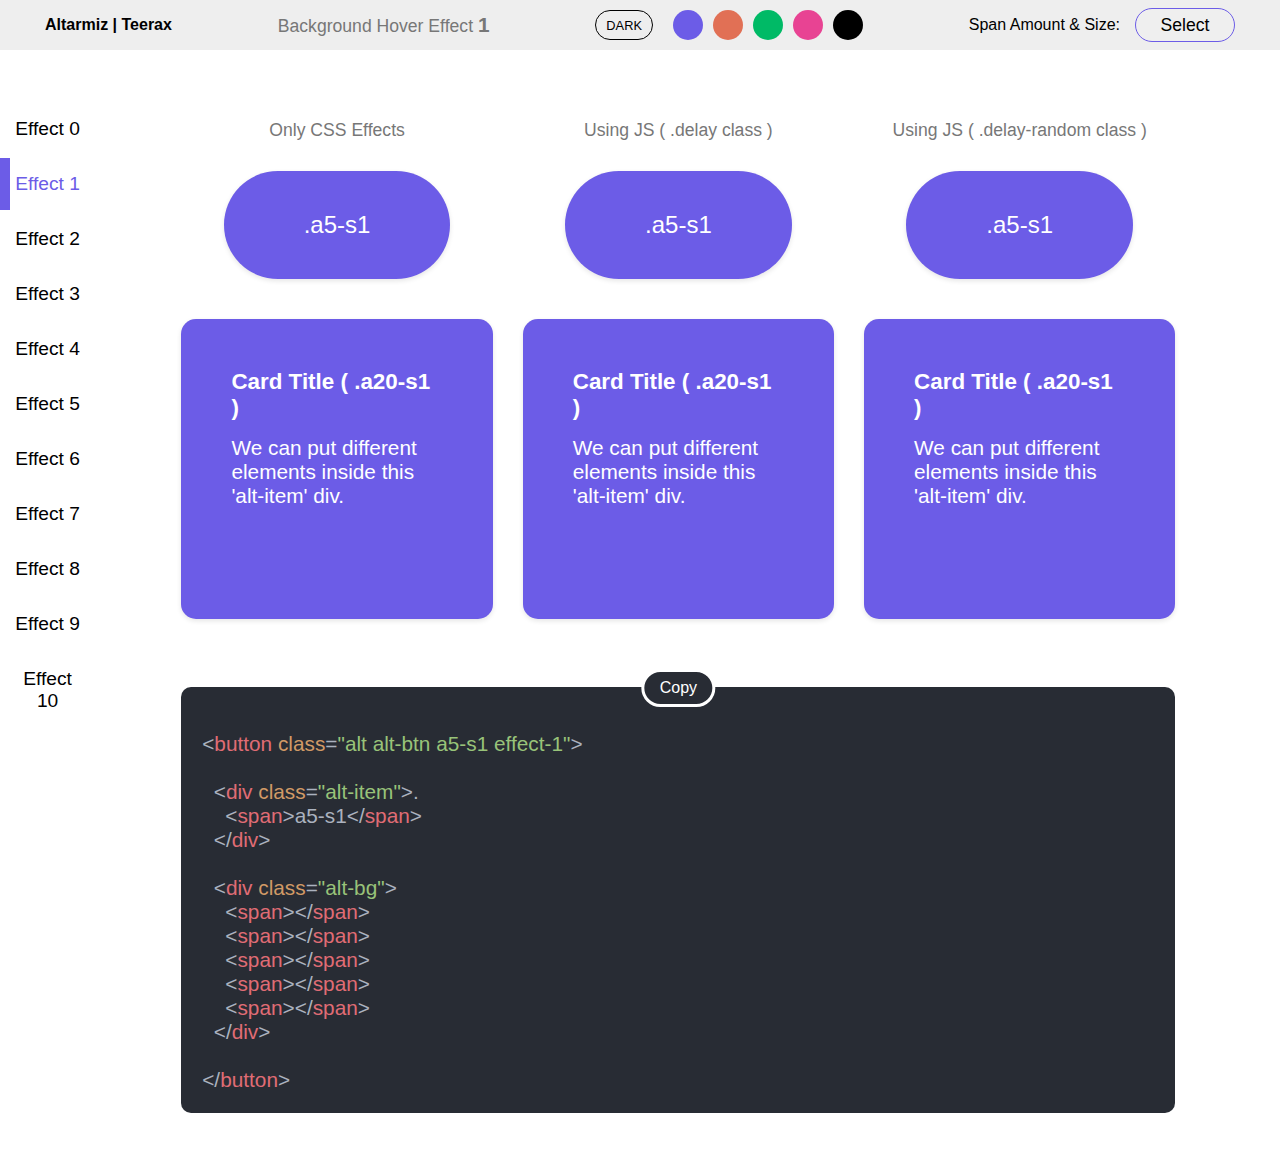
==== index.html @ 8eb7d94d "init" ====
<!DOCTYPE html>
<html lang="en">
<head>
  <meta charset="UTF-8">
  <meta http-equiv="X-UA-Compatible" content="IE=edge">
  <meta name="viewport" content="width=device-width, initial-scale=1.0">

  <!-- Main CSS Library file -->
  <link rel="stylesheet" href="bg.alt.min.css" />
  <!-- Optional Javascript -->
  <script src="demo-bg.alt.min.js" defer></script>

  <!-- Custom Style -->
  <link rel="stylesheet" href="demo.css" />

  <!-- Highlight Style -->
  <!-- <link rel="stylesheet" href="a11y-dark.min.css" /> -->
  <link rel="stylesheet" href="atom-one-dark-reasonable.min.css" />
  
  <!-- Custom Javascript -->
  <script src="highlight.min.js" defer></script>
  <script src="demo.js" defer></script>

  <title>
    Create CSS Library of 100+ Background Hover Effects for Buttons & Cards
    - Altarmiz.com
  </title>
</head>
<body>
  <div class="nav-topbar">
    <div class="logo">
      <h1>Altarmiz | Teerax</h1>
    </div>

    
    <div class="title">Background Hover Effect <span>0</span></div>
    <div class="color-palate">
      <button id="dark-theme" class="theme-switch">Dark</button>
      <button id="blue" class="color"></button>
      <button id="orange" class="color"></button>
      <button id="green" class="color"></button>
      <button id="pink" class="color"></button>
      <button id="black" class="color"></button>
    </div>

    <div class="size-classes">
      <p class="label">Span Amount & Size: </p>
      <button class="dropdown-trigger-for-btn">Select</button>
      <div class="dropdown-for-btn">
        <div>
          <p>1 span</p>
          <span id="a1-s1">.a1-s1</span>
        </div>
        <div>
          <p>2 span</p>
          <span id="a2-s1">.a2-s1</span>
          <span id="a2-s1-o">.a2-s1-o</span>
        </div>
        <div>
          <p>4 span</p>
          <span id="a4-s1">.a4-s1</span>
          <span id="a4-s2">.a4-s2</span>
          <span id="a4-s2-o">.a4-s2-o</span>
        </div>
        <div>
          <p>5 span</p>
          <span id="a5-s1">.a5-s1</span>
          <span id="a5-s1-o">.a5-s1-o</span>
        </div>
        <div>
          <p>8 span</p>
          <span id="a8-s1">.a8-s1</span>
          <span id="a8-s1-o">.a8-s1-o</span>
        </div>
        <div>
          <p>10 span</p>
          <span id="a10-s1">.a10-s1</span>
          <span id="a10-s1-o">.a10-s1-o</span>
          <span id="a10-s2">.a10-s2</span>
          <span id="a10-s2-o">.a10-s2-o</span>
        </div>
        <div>
          <p>16 span</p>
          <span id="a16-s1">.a16-s1</span>
        </div>
        <div>
          <p>20 span</p>
          <span id="a20-s1">.a20-s1</span>
          <span id="a20-s1-o">.a20-s1-o</span>
          <span id="a20-s2">.a20-s2</span>
          <span id="a20-s2-o">.a20-s2-o</span>
        </div>
        <div>
          <p>25 span</p>
          <span id="a25-s1">.a25-s1</span>
        </div>
        <div>
          <p>40 span</p>
          <span id="a40-s1">.a40-s1</span>
          <span id="a40-s1-o">.a40-s1-o</span>
          <span id="a40-s2">.a40-s2</span>
          <span id="a40-s2-o">.a40-s2-o</span>
        </div>
        <div>
          <p>50 span</p>
          <span id="a50-s1">.a50-s1</span>
          <span id="a50-s1-o">.a50-s1-o</span>
        </div>
        <div>
          <p>100 span</p>
          <span id="a100-s1">.a100-s1</span>
        </div>
      </div>
    </div>
  </div>
  
  <nav class="nav-sidebar">
    <button id="effect-0" class="nav-btn">Effect 0</a>
    <button id="effect-1" class="nav-btn">Effect 1</a>
    <button id="effect-2" class="nav-btn">Effect 2</a>
    <button id="effect-3" class="nav-btn">Effect 3</a>
    <button id="effect-4" class="nav-btn">Effect 4</a>
    <button id="effect-5" class="nav-btn">Effect 5</a>
    <button id="effect-6" class="nav-btn">Effect 6</a>
    <button id="effect-7" class="nav-btn">Effect 7</a>
    <button id="effect-8" class="nav-btn">Effect 8</a>
    <button id="effect-9" class="nav-btn">Effect 9</a>
    <button id="effect-10" class="nav-btn">Effect 10</a>
  </nav>

  <div class="container">
    <section id="effects">
      <div class="col">
        <div class="title">
          <p>	Only CSS Effects</p>
        </div>
      
        <!-- button using <button> element -->
        <button class="alt alt-btn effect-1 a5-s1">
          <div class="alt-item">.<span>a5-s1</span></div>
          <div class="alt-bg"></div>
        </button>
      
        <!-- Card -->
        <div class="alt alt-card effect-1 a20-s1">
          <div class="alt-item">
            <h3>Card Title ( <span>.a20-s1</span> )</h3>
            <p>We can put different elements inside this <br> 'alt-item' div.</p>
          </div>
          <div class="alt-bg"></div>
        </div>
      </div>
    
      <div class="col">
        <div class="title">
          <p>	Using JS ( .delay class )</p>
        </div>
      
        <!-- button using <button> element -->
        <button class="alt alt-btn effect-1 a5-s1 delay">
          <div class="alt-item">.<span>a5-s1</span></div>
          <div class="alt-bg"></div>
        </button>
      
        <!-- Card -->
        <div class="alt alt-card effect-1 a20-s1 delay">
          <div class="alt-item">
            <h3>Card Title ( <span>.a20-s1</span> )</h3>
            <p>We can put different elements inside this <br> 'alt-item' div.</p>
          </div>
          <div class="alt-bg"></div>
        </div>
      </div>
      
      <div class="col">
        <div class="title">
          <p>	Using JS ( .delay-random class )</p>
        </div>
      
        <!-- button using <button> element -->
        <button class="alt alt-btn effect-1 a5-s1 delay-random">
          <div class="alt-item">.<span>a5-s1</span></div>
          <div class="alt-bg"></div>
        </button>
      
        <!-- Card -->
        <div class="alt alt-card effect-1 a20-s1 delay-random">
          <div class="alt-item">
            <h3>Card Title ( .<span>a20-s1</span> )</h3>
            <p>We can put different elements inside this <br> 'alt-item' div.</p>
          </div>
          <div class="alt-bg"></div>
        </div>
      </div>
    </section>

    <section>
      <div class="col-full">
        <!-- <textarea class="code codeHighlight" name="" id="" spellcheck="false"></textarea> -->
        <pre class="code-container">
          <div class="tooltip">
            <button id="copy"><span class="tooltiptext" id="myTooltip">Copy to clipboard</span>Copy</button>
          </div>
          <code class="code language-html"></code>
        </pre>
      </div>
    </section>
  </div>

</body>
</html>
---- bg.alt.min.css ----
.alt-btn,button{border:none;cursor:pointer}.alt-btn,.alt-card{box-shadow:var(--shadow)}.alt,.alt-bg{overflow:hidden}:root{--color-black:black;--color-white:white;--color-light-gray:#eeeeee;--color-1:#6c5ce7;--color-2:#e17055;--color-3:#00ba66;--color-4:#e84393;--transparent:transparent;--sw:20%;--sh:25%;--alt-primary-color:var(--color-1);--alt-secondary-color:var(--color-light-gray);--span-bg:var(--alt-primary-color);--hover-span-bg:var(--transparent);--bg:var(--alt-secondary-color);--hover-bg:var(--alt-secondary-color);--font-color:var(--color-white);--hover-font-color:var(--alt-primary-color);--font-family:Helvetica,Arial,sans-serif;--shadow:0px 2px 5px 0px rgba(0, 0, 0, 0.1);--hover-shadow:0px 4px 5px 0px rgba(0, 0, 0, 0.2);--alt-transition:box-shadow 0.4s ease-in-out,color 0.4s ease-in-out,background 0.4s ease-in-out;--span-transition:0.5s ease-in-out;--span-transition-delay:.1s;--span-2n-transition-delay:.2s;--span-3n-transition-delay:.3s}.alt,.dark-theme{color:var(--font-color)}*{margin:0;padding:0;box-sizing:border-box;font-family:var(--font-family);font-size:1em}.alt-btn{padding:15px 30px;border-radius:15em;width:fit-content;height:fit-content;font-size:1.1em;font-weight:400;text-transform:uppercase;text-decoration:none;user-select:none}.a1-s1 .alt-bg span,.alt-bg,.alt-item{width:100%;height:100%}.alt-card{min-width:300px;min-height:300px;border-radius:15px;padding:20px;font-size:1em;font-weight:300}.alt-btn:active,.alt-btn:focus,.alt-btn:hover,.alt-card:active,.alt-card:focus,.alt-card:hover{box-shadow:var(--hover-shadow);color:var(--hover-font-color);background:var(--hover-bg)}.alt{position:relative;display:flex!important;background:var(--bg);transition:var(--alt-transition)}.alt:active,.alt:focus,.alt:hover{color:var(--hover-font-color);background:var(--hover-bg)}.alt-item{z-index:5}.alt-bg{position:absolute;top:0;left:0;z-index:3;display:flex;flex-wrap:wrap}.alt-bg span{width:var(--sw);height:var(--sh);background:var(--span-bg);transition:var(--span-transition);flex-grow:1}.alt-bg span:nth-child(2n){transition-delay:var(--span-2n-transition-delay);transform-origin:center}.alt-bg span:nth-child(3n){transition-delay:var(--span-3n-transition-delay);transform-origin:center}.alt:active .alt-bg span,.alt:focus .alt-bg span,.alt:hover .alt-bg span{background:var(--hover-span-bg)}.alt:active.effect-0 .alt-bg span,.alt:focus.effect-0 .alt-bg span,.alt:hover.effect-0 .alt-bg span{transform:none}.alt:active.effect-1 .alt-bg span,.alt:focus.effect-1 .alt-bg span,.alt:hover.effect-1 .alt-bg span{transform:rotateY(180deg) rotateX(180deg) translateX(-150px)}.alt:active.effect-2 .alt-bg span,.alt:focus.effect-2 .alt-bg span,.alt:hover.effect-2 .alt-bg span{transform:rotateY(180deg) rotateX(180deg)}.alt:active.effect-3 .alt-bg span,.alt:focus.effect-3 .alt-bg span,.alt:hover.effect-3 .alt-bg span{transform:rotateY(10deg) rotateX(10deg) scale(.5) skewX(10deg)}.alt:active.effect-4 .alt-bg span,.alt:focus.effect-4 .alt-bg span,.alt:hover.effect-4 .alt-bg span{transform:rotateY(120deg) rotateX(-110deg) scale(.8) translateY(250px)}.alt:active.effect-5 .alt-bg span,.alt:focus.effect-5 .alt-bg span,.alt:hover.effect-5 .alt-bg span{transform:rotateY(80deg) rotateX(10deg) translateX(50px)}.alt:active.effect-6 .alt-bg span,.alt:focus.effect-6 .alt-bg span,.alt:hover.effect-6 .alt-bg span{transform:rotateY(180deg) rotateX(180deg) translateY(100px) skewY(-15deg) scale(.5)}.alt:active.effect-7 .alt-bg span,.alt:focus.effect-7 .alt-bg span,.alt:hover.effect-7 .alt-bg span{transform:translateY(110px) skewY(-15deg) scale(.5)}.alt:active.effect-8 .alt-bg span,.alt:focus.effect-8 .alt-bg span,.alt:hover.effect-8 .alt-bg span{transform:translateY(-50px) rotateZ(10deg) scale(1.5)}.alt:active.effect-9 .alt-bg span,.alt:focus.effect-9 .alt-bg span,.alt:hover.effect-9 .alt-bg span{transform:translateY(-200px) scale(.5) translateX(50px)}.alt:active.effect-10 .alt-bg span,.alt:focus.effect-10 .alt-bg span,.alt:hover.effect-10 .alt-bg span{transform:rotateY(20deg) scale(.5) translate(0,540px);transition:1s cubic-bezier(1, .03, 0, .75);opacity:.5}.a2-s1 .alt-bg span{width:50%;height:100%}.a2-s1-o .alt-bg span{width:100%;height:50%}.a4-s1 .alt-bg span{width:50%;height:50%}.a4-s2 .alt-bg span{width:25%;height:100%}.a4-s2-o .alt-bg span{width:100%;height:25%}.a5-s1 .alt-bg span{width:100%;height:20%}.a5-s1-o .alt-bg span{width:20%;height:100%}.a8-s1 .alt-bg span{width:25%;height:50%}.a8-s1-o .alt-bg span{width:50%;height:25%}.a10-s1 .alt-bg span{width:20%;height:50%}.a10-s1-o .alt-bg span{width:50%;height:20%}.a10-s2 .alt-bg span{width:10%;height:100%}.a10-s2-o .alt-bg span{width:100%;height:10%}.a16-s1 .alt-bg span{width:25%;height:25%}.a20-s1 .alt-bg span{width:20%;height:25%}.a20-s1-o .alt-bg span{width:25%;height:20%}.a20-s2 .alt-bg span{width:10%;height:50%}.a20-s2-o .alt-bg span{width:50%;height:10%}.a25-s1 .alt-bg span{width:20%;height:20%}.a40-s1 .alt-bg span{width:12.5%;height:20%}.a40-s1-o .alt-bg span{width:20%;height:12.5%}.a40-s2 .alt-bg span{width:10%;height:25%}.a40-s2-o .alt-bg span{width:25%;height:10%}.a50-s1 .alt-bg span{width:10%;height:20%}.a50-s1-o .alt-bg span{width:20%;height:10%}.a100-s1 .alt-bg span{width:10%;height:10%}.dark-theme{background:var(--color-black)}.dark-theme:active,.dark-theme:focus,.dark-theme:hover{color:var(--color-light-gray)!important;background:var(--color-black)}.blue .alt-bg span{background:var(--color-1)}.blue:active,.blue:focus,.blue:hover{color:var(--color-1)}.orange .alt-bg span{background:var(--color-2)}.orange:active,.orange:focus,.orange:hover{color:var(--color-2)}.green .alt-bg span{background:var(--color-3)}.green:active,.green:focus,.green:hover{color:var(--color-3)}.pink .alt-bg span{background:var(--color-4)}.pink:active,.pink:focus,.pink:hover{color:var(--color-4)}.black .alt-bg span{background:var(--color-black)}.black:active,.black:focus,.black:hover{color:var(--color-black);background:var(--color-light-gray)}.dark-theme.black{background:var(--color-light-gray)}.dark-theme.black:active,.dark-theme.black:focus,.dark-theme.black:hover{color:var(--color-black)!important;background:var(--color-light-gray)}
---- demo.css ----
/* Common Styles */
body {
	width: 100%;
	display: flex;
	justify-content: space-evenly;
	align-items: center;
	background: #fff;
}

.nav-topbar{
	position: fixed;
	display: flex;
	justify-content: space-between;
	align-items: center;
	top: 0;
	background: #eee;
	width: 100%;
	height: 50px;
	padding: 0 45px;
	z-index: 1000;
}

/* Dropdowns */
.size-classes{
	display: flex;
}

.size-classes .label{
	display: flex;
	justify-content: center;
	align-items: center;
	font-size: 1rem;
	margin-right: 15px;
}

.dropdown-trigger-for-btn{
	cursor: pointer;
	width: 100px;
	height: 34px;
	font-size: 1.1rem;
	border: 1px solid var(--color-1);
	border-radius: 15rem;
}
.dropdown-trigger-for-btn:hover,
.dropdown-trigger-for-btn.active{
	background: var(--color-1);
	color: #fff;
}
.dropdown-for-btn{
	position: absolute;
	width: 85%;
	display: flex;
	flex-wrap: wrap;
	justify-content: space-between;
	opacity: 0;
	right: 0;
	background: #eee;
	margin-top: 55px;
	margin-right: 45px;
	padding: 15px;
	text-align: center;
	top: -1000px;
	transition: .2s ease-in-out;
	z-index: 989;
}

.dropdown-for-btn p {
	font-size: 1rem;
	color: var(--color-1);
	margin-bottom: 10px;
}

.dropdown-for-btn span{
	padding: 15px 25px;
	display: flex;
	justify-content: center;
	align-items: center;
	cursor: pointer;
	text-align: center;
	font-size: 1.2rem;
	border-radius: 15rem;
	margin-bottom: 5px;
	transition: .3s ease-in-out;
}
.dropdown-for-btn span:hover,
.dropdown-for-btn span.active{
	background: var(--color-1);
	color: #fff;
}

.dropdown-for-btn.active{
	opacity: 1;
	top: 0;
}

/* Color Palate */
.color-palate{
	display: flex;
}
.color{
	margin-left: 10px;
}

#blue{
	background: var(--color-1);
}
#orange{
	background: var(--color-2);
}
#green{
	background: var(--color-3);
}
#pink{
	background: var(--color-4);
}
#black{
	background: var(--color-black);
}

.theme-switch{
	background: transparent;
	border: 1px solid black;
	padding: 5px 10px;
	border-radius: 50px;
	font-size: .8rem;
	text-transform: uppercase;
	margin-right: 10px;
}
.theme-switch:hover,
.theme-switch.active{
	background: black;
	color: #eee;
}

.color{
	padding: 15px;
	background: rebeccapurple;
	border-radius: 15rem;
}

.nav-sidebar{
	position: fixed;
	display: flex;
	flex-direction: column;
	justify-content: space-evenly;
	align-items: left;
	top: 0;
	left:0;
	margin-top: 100px;
	width: 9%;
	height: 70vh;
	font-size: 1.2rem;
	z-index: 9999;
	background: #fff;
}

.nav-sidebar button{
	width: 100%;
	padding: 15px 30px;
	padding-left: 0;
	color: black;
	background: none;
	text-decoration: none;
	border-radius: 0px 50px 50px 0px;
	border-left: 10px solid transparent ;
	transition: .3s ease-in-out;
}
.nav-sidebar button:hover,
.nav-sidebar button.active{
	color: var(--color-1);
	border-left: 10px solid var(--color-1) ;
}

.container{
	width: 80%;
	margin-left: 6%;
	display: flex;
	flex-direction: column;
}
section{
	width: 100%;
	display: flex;
	justify-content: space-evenly;
	align-items: center;
	margin-top: 100px;
}

.col{
	display: flex;
	flex-direction: column;
	justify-content: start;
	align-items: center;
	padding: 0 15px;
}

.col-full{
	display: flex;
	padding: 0 15px;
	width: 100%;
}

.title {
	text-align: center;
	color: #777777;
	font-size: 1.1rem;
}

.title span{
	font-weight: bolder;
	font-size: 1.3rem;
}

.title p {
	margin-top: 20px;
	margin-bottom: 30px;
	color: #777777;
	font-size: 1.1rem;
}

/* Button and Card */
h3 {
	margin-bottom: 15px;
	font-size: 1.4rem;
}

p {
	font-size: 1.3rem;
}

.alt-card, .alt-btn {
	margin-bottom: 40px;
}

.alt-card {
	width: 100%;
	height: 30vh;
	padding: 50px;
	margin: 0 auto;
	font-size: 1.2rem;
}

/* custom size for buttons */
.alt-btn {
	padding: 40px 80px;
	text-transform: lowercase;
	font-size: 1.5rem;
	margin-bottom: 40px;
}

/* Code */
.code-container{
	position: relative;
	width: 100%;
	min-height: 250px;
	height: 30vh;
	border-radius: 10px;
	border: none;
	outline: none;
	z-index: 500;
	font-size: 1.3rem;
	margin-top: -80px;
}
.code-container .code{
	border-radius: 10px;
}

/* Code Tool Tip */

.tooltip{
	position: absolute;
	display: flex;
	top: 30px;
	left: 50%;
	transform: translateX(-50%);
}

.tooltip button{
	border: none;
	padding: 7px 15px;
	border-radius: 150px;
	font-size: 1rem;
	text-transform: none;
	background: #282c34;
	color: white;
	border: 3px solid white;
}


.tooltip .tooltiptext {
  visibility: hidden;
  background-color: #282c34;
  color: #fff;
  text-align: center;
  border-radius: 6px;
  padding: 5px 10px;
  position: absolute;
	text-transform: none;
  z-index: 1;
  top: -100%;
  left: 50%;
	transform: translateX(-50%);
	font-size: 1rem;
  opacity: 0;
  transition: opacity 0.3s;
}

.tooltip .tooltiptext::after {
  content: "";
  position: absolute;
  top: 100%;
  left: 50%;
  margin-left: -5px;
  border-width: 5px;
  border-style: solid;
  border-color: #555 transparent transparent transparent;
}

.tooltip:hover .tooltiptext {
  visibility: visible;
  opacity: 1;
	z-index: 2000;
}


@media (min-width: 1921px) {
	body{
		font-size: 32px;
	}
}
---- atom-one-dark-reasonable.min.css ----
pre code.hljs{display:block;overflow-x:auto;padding:1em}code.hljs{padding:3px 5px}.hljs{color:#abb2bf;background:#282c34}.hljs-keyword,.hljs-operator,.hljs-pattern-match{color:#f92672}.hljs-function,.hljs-pattern-match .hljs-constructor{color:#61aeee}.hljs-function .hljs-params{color:#a6e22e}.hljs-function .hljs-params .hljs-typing{color:#fd971f}.hljs-module-access .hljs-module{color:#7e57c2}.hljs-constructor{color:#e2b93d}.hljs-constructor .hljs-string{color:#9ccc65}.hljs-comment,.hljs-quote{color:#b18eb1;font-style:italic}.hljs-doctag,.hljs-formula{color:#c678dd}.hljs-deletion,.hljs-name,.hljs-section,.hljs-selector-tag,.hljs-subst{color:#e06c75}.hljs-literal{color:#56b6c2}.hljs-addition,.hljs-attribute,.hljs-meta .hljs-string,.hljs-regexp,.hljs-string{color:#98c379}.hljs-built_in,.hljs-class .hljs-title,.hljs-title.class_{color:#e6c07b}.hljs-attr,.hljs-number,.hljs-selector-attr,.hljs-selector-class,.hljs-selector-pseudo,.hljs-template-variable,.hljs-type,.hljs-variable{color:#d19a66}.hljs-bullet,.hljs-link,.hljs-meta,.hljs-selector-id,.hljs-symbol,.hljs-title{color:#61aeee}.hljs-emphasis{font-style:italic}.hljs-strong{font-weight:700}.hljs-link{text-decoration:underline}
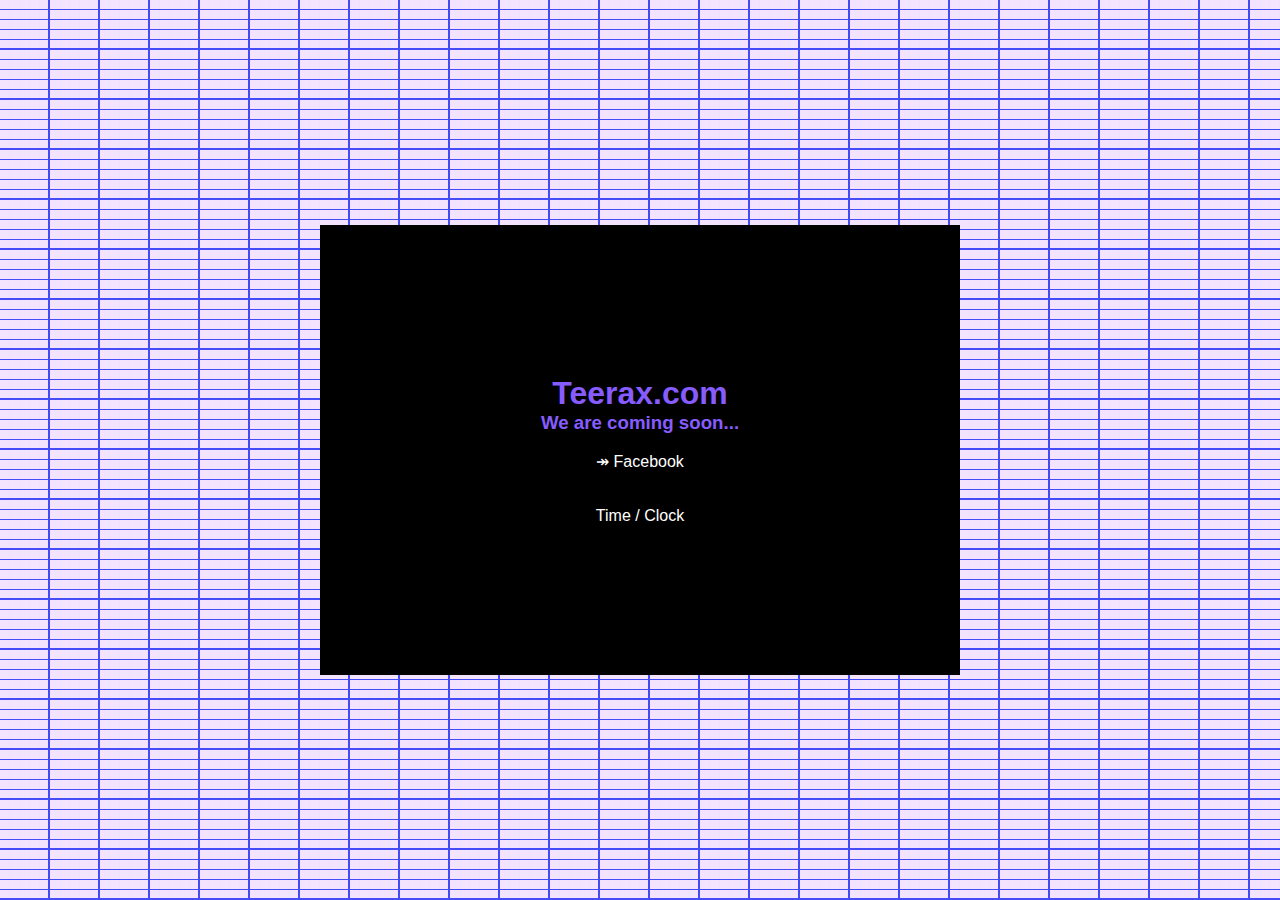
==== commit 3b408a43: "a" ====
--- a/index.html
+++ b/index.html
@@ -1,211 +1,84 @@
 <!DOCTYPE html>
 <html lang="en">
-<head>
-  <meta charset="UTF-8">
-  <meta http-equiv="X-UA-Compatible" content="IE=edge">
-  <meta name="viewport" content="width=device-width, initial-scale=1.0">
+  <head>
+<!-- Global site tag (gtag.js) - Google Analytics -->
+<script async src="https://www.googletagmanager.com/gtag/js?id=UA-150589149-1"></script>
+<script>
+  window.dataLayer = window.dataLayer || [];
+  function gtag(){dataLayer.push(arguments);}
+  gtag('js', new Date());
 
-  <!-- Main CSS Library file -->
-  <link rel="stylesheet" href="bg.alt.min.css" />
-  <!-- Optional Javascript -->
-  <script src="demo-bg.alt.min.js" defer></script>
+  gtag('config', 'UA-150589149-1');
+</script>
 
-  <!-- Custom Style -->
-  <link rel="stylesheet" href="demo.css" />
+    <meta charset="UTF-8" />
+    <meta http-equiv="X-UA-Compatible" content="IE=edge" />
+    <meta name="viewport" content="width=device-width, initial-scale=1.0" />
+    <title>Teerax.com</title>
+    <link rel="stylesheet" href="https://cdnjs.cloudflare.com/ajax/libs/font-awesome/6.0.0-beta2/css/all.min.css" />
+    <style>
+      * {
+        box-sizing: border-box;
+        margin: 0;
+        padding: 0;
+      }
+      body {
+        width: 100%;
+        height: 100vh;
+        display: flex;
+        justify-content: center;
+        align-items: center;
+        flex-direction: column;
 
-  <!-- Highlight Style -->
-  <!-- <link rel="stylesheet" href="a11y-dark.min.css" /> -->
-  <link rel="stylesheet" href="atom-one-dark-reasonable.min.css" />
-  
-  <!-- Custom Javascript -->
-  <script src="highlight.min.js" defer></script>
-  <script src="demo.js" defer></script>
+        position: relative;
+        color: #875cff;
 
-  <title>
-    Create CSS Library of 100+ Background Hover Effects for Buttons & Cards
-    - Altarmiz.com
-  </title>
-</head>
-<body>
-  <div class="nav-topbar">
-    <div class="logo">
-      <h1>Altarmiz | Teerax</h1>
-    </div>
+        background-color: #fff;
+background-image:  linear-gradient(#444cf7 2px, transparent 2px), linear-gradient(90deg, #444cf7 2px, transparent 2px), linear-gradient(#444cf7 1px, transparent 1px), linear-gradient(90deg, #7e4fff28 1px, #af44f726 1px);
+background-size: 50px 50px, 50px 50px, 10px 10px, 10px 10px;
+background-position: -2px -2px, -2px -2px, -1px -1px, -1px -1px;
+      }
 
-    
-    <div class="title">Background Hover Effect <span>0</span></div>
-    <div class="color-palate">
-      <button id="dark-theme" class="theme-switch">Dark</button>
-      <button id="blue" class="color"></button>
-      <button id="orange" class="color"></button>
-      <button id="green" class="color"></button>
-      <button id="pink" class="color"></button>
-      <button id="black" class="color"></button>
-    </div>
+      body::before {
+        content: '';
+        position: absolute;
+        width: 90%;
+        height: 50vh;
+        top: 50%;
+        left: 50%;
+        transform: translate(-50%, -50%);
 
-    <div class="size-classes">
-      <p class="label">Span Amount & Size: </p>
-      <button class="dropdown-trigger-for-btn">Select</button>
-      <div class="dropdown-for-btn">
-        <div>
-          <p>1 span</p>
-          <span id="a1-s1">.a1-s1</span>
-        </div>
-        <div>
-          <p>2 span</p>
-          <span id="a2-s1">.a2-s1</span>
-          <span id="a2-s1-o">.a2-s1-o</span>
-        </div>
-        <div>
-          <p>4 span</p>
-          <span id="a4-s1">.a4-s1</span>
-          <span id="a4-s2">.a4-s2</span>
-          <span id="a4-s2-o">.a4-s2-o</span>
-        </div>
-        <div>
-          <p>5 span</p>
-          <span id="a5-s1">.a5-s1</span>
-          <span id="a5-s1-o">.a5-s1-o</span>
-        </div>
-        <div>
-          <p>8 span</p>
-          <span id="a8-s1">.a8-s1</span>
-          <span id="a8-s1-o">.a8-s1-o</span>
-        </div>
-        <div>
-          <p>10 span</p>
-          <span id="a10-s1">.a10-s1</span>
-          <span id="a10-s1-o">.a10-s1-o</span>
-          <span id="a10-s2">.a10-s2</span>
-          <span id="a10-s2-o">.a10-s2-o</span>
-        </div>
-        <div>
-          <p>16 span</p>
-          <span id="a16-s1">.a16-s1</span>
-        </div>
-        <div>
-          <p>20 span</p>
-          <span id="a20-s1">.a20-s1</span>
-          <span id="a20-s1-o">.a20-s1-o</span>
-          <span id="a20-s2">.a20-s2</span>
-          <span id="a20-s2-o">.a20-s2-o</span>
-        </div>
-        <div>
-          <p>25 span</p>
-          <span id="a25-s1">.a25-s1</span>
-        </div>
-        <div>
-          <p>40 span</p>
-          <span id="a40-s1">.a40-s1</span>
-          <span id="a40-s1-o">.a40-s1-o</span>
-          <span id="a40-s2">.a40-s2</span>
-          <span id="a40-s2-o">.a40-s2-o</span>
-        </div>
-        <div>
-          <p>50 span</p>
-          <span id="a50-s1">.a50-s1</span>
-          <span id="a50-s1-o">.a50-s1-o</span>
-        </div>
-        <div>
-          <p>100 span</p>
-          <span id="a100-s1">.a100-s1</span>
-        </div>
-      </div>
-    </div>
-  </div>
-  
-  <nav class="nav-sidebar">
-    <button id="effect-0" class="nav-btn">Effect 0</a>
-    <button id="effect-1" class="nav-btn">Effect 1</a>
-    <button id="effect-2" class="nav-btn">Effect 2</a>
-    <button id="effect-3" class="nav-btn">Effect 3</a>
-    <button id="effect-4" class="nav-btn">Effect 4</a>
-    <button id="effect-5" class="nav-btn">Effect 5</a>
-    <button id="effect-6" class="nav-btn">Effect 6</a>
-    <button id="effect-7" class="nav-btn">Effect 7</a>
-    <button id="effect-8" class="nav-btn">Effect 8</a>
-    <button id="effect-9" class="nav-btn">Effect 9</a>
-    <button id="effect-10" class="nav-btn">Effect 10</a>
-  </nav>
-
-  <div class="container">
-    <section id="effects">
-      <div class="col">
-        <div class="title">
-          <p>	Only CSS Effects</p>
-        </div>
+        background: rgba(0, 0, 0, 1);
+        z-index:0;
+      }
       
-        <!-- button using <button> element -->
-        <button class="alt alt-btn effect-1 a5-s1">
-          <div class="alt-item">.<span>a5-s1</span></div>
-          <div class="alt-bg"></div>
-        </button>
       
-        <!-- Card -->
-        <div class="alt alt-card effect-1 a20-s1">
-          <div class="alt-item">
-            <h3>Card Title ( <span>.a20-s1</span> )</h3>
-            <p>We can put different elements inside this <br> 'alt-item' div.</p>
-          </div>
-          <div class="alt-bg"></div>
-        </div>
-      </div>
-    
-      <div class="col">
-        <div class="title">
-          <p>	Using JS ( .delay class )</p>
-        </div>
+      h1,h3, a{
+          z-index:5;
+          font-family: sans-serif;
+      }
       
-        <!-- button using <button> element -->
-        <button class="alt alt-btn effect-1 a5-s1 delay">
-          <div class="alt-item">.<span>a5-s1</span></div>
-          <div class="alt-bg"></div>
-        </button>
+      a{
+          text-decoration:none;
+          color: #fff;
+          font-size: 16px;
+      }
       
-        <!-- Card -->
-        <div class="alt alt-card effect-1 a20-s1 delay">
-          <div class="alt-item">
-            <h3>Card Title ( <span>.a20-s1</span> )</h3>
-            <p>We can put different elements inside this <br> 'alt-item' div.</p>
-          </div>
-          <div class="alt-bg"></div>
-        </div>
-      </div>
       
-      <div class="col">
-        <div class="title">
-          <p>	Using JS ( .delay-random class )</p>
-        </div>
-      
-        <!-- button using <button> element -->
-        <button class="alt alt-btn effect-1 a5-s1 delay-random">
-          <div class="alt-item">.<span>a5-s1</span></div>
-          <div class="alt-bg"></div>
-        </button>
-      
-        <!-- Card -->
-        <div class="alt alt-card effect-1 a20-s1 delay-random">
-          <div class="alt-item">
-            <h3>Card Title ( .<span>a20-s1</span> )</h3>
-            <p>We can put different elements inside this <br> 'alt-item' div.</p>
-          </div>
-          <div class="alt-bg"></div>
-        </div>
-      </div>
-    </section>
-
-    <section>
-      <div class="col-full">
-        <!-- <textarea class="code codeHighlight" name="" id="" spellcheck="false"></textarea> -->
-        <pre class="code-container">
-          <div class="tooltip">
-            <button id="copy"><span class="tooltiptext" id="myTooltip">Copy to clipboard</span>Copy</button>
-          </div>
-          <code class="code language-html"></code>
-        </pre>
-      </div>
-    </section>
-  </div>
-
-</body>
-</html>+    @media (min-width: 768px) {
+        body::before {
+          width: 50%;
+        }
+      }
+    </style>
+  </head>
+  <body>
+    <h1>Teerax.com</h1>
+    <h3>We are coming soon...</h3>
+    <br>
+    <a href='https://www.facebook.com/teeraxcom'><span>&#8608;</span><span> </span> Facebook</a>
+    <br>
+    <br>
+    <a href="time">Time / Clock</a>
+  </body>
+</html>
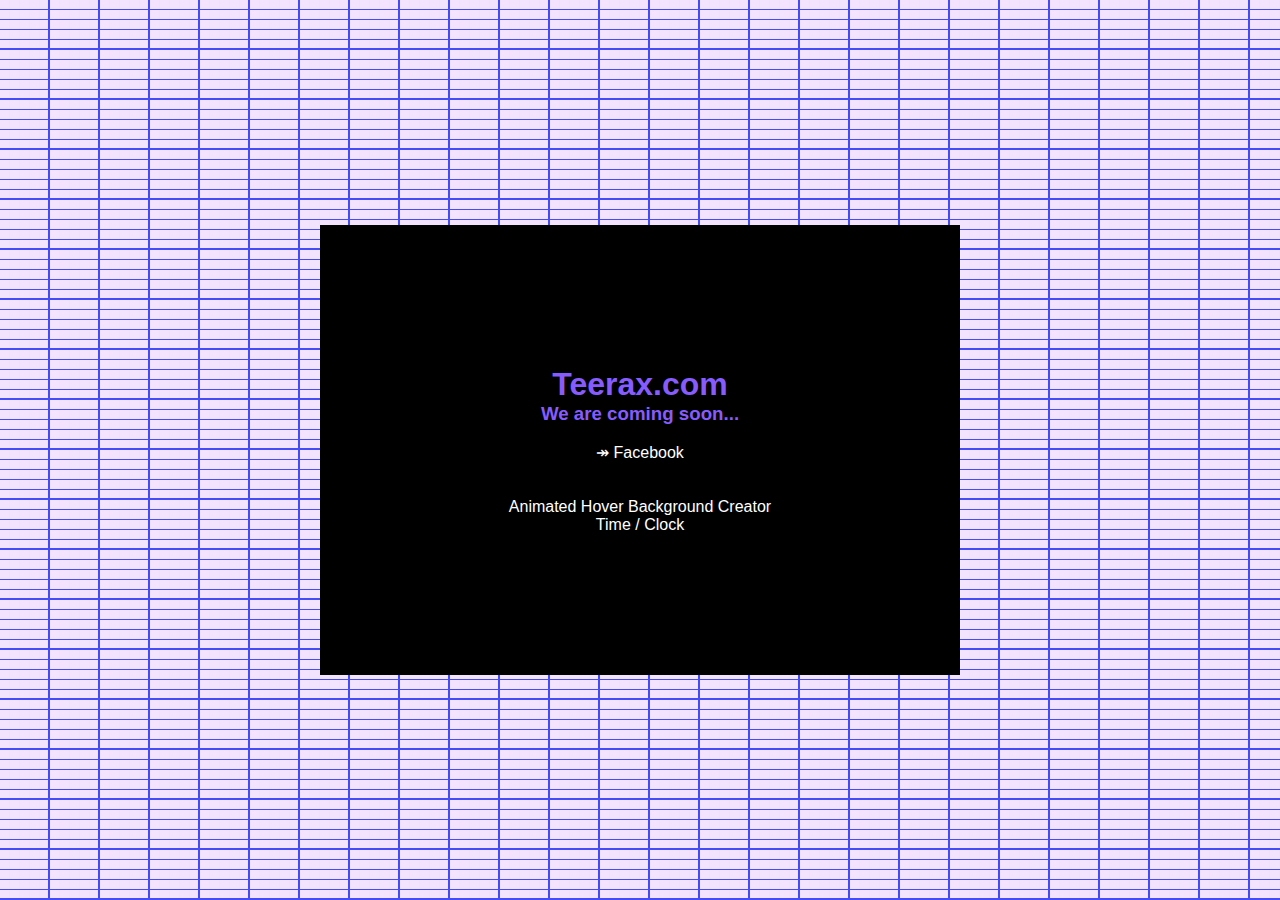
==== commit a60f0433: "a" ====
--- a/index.html
+++ b/index.html
@@ -1,15 +1,15 @@
 <!DOCTYPE html>
 <html lang="en">
   <head>
-<!-- Global site tag (gtag.js) - Google Analytics -->
-<script async src="https://www.googletagmanager.com/gtag/js?id=UA-150589149-1"></script>
-<script>
-  window.dataLayer = window.dataLayer || [];
-  function gtag(){dataLayer.push(arguments);}
-  gtag('js', new Date());
+    <!-- Global site tag (gtag.js) - Google Analytics -->
+    <script async src="https://www.googletagmanager.com/gtag/js?id=UA-150589149-1"></script>
+    <script>
+      window.dataLayer = window.dataLayer || [];
+      function gtag(){dataLayer.push(arguments);}
+      gtag('js', new Date());
 
-  gtag('config', 'UA-150589149-1');
-</script>
+      gtag('config', 'UA-150589149-1');
+    </script>
 
     <meta charset="UTF-8" />
     <meta http-equiv="X-UA-Compatible" content="IE=edge" />
@@ -34,9 +34,9 @@
         color: #875cff;
 
         background-color: #fff;
-background-image:  linear-gradient(#444cf7 2px, transparent 2px), linear-gradient(90deg, #444cf7 2px, transparent 2px), linear-gradient(#444cf7 1px, transparent 1px), linear-gradient(90deg, #7e4fff28 1px, #af44f726 1px);
-background-size: 50px 50px, 50px 50px, 10px 10px, 10px 10px;
-background-position: -2px -2px, -2px -2px, -1px -1px, -1px -1px;
+        background-image:  linear-gradient(#444cf7 2px, transparent 2px), linear-gradient(90deg, #444cf7 2px, transparent 2px), linear-gradient(#444cf7 1px, transparent 1px), linear-gradient(90deg, #7e4fff28 1px, #af44f726 1px);
+        background-size: 50px 50px, 50px 50px, 10px 10px, 10px 10px;
+        background-position: -2px -2px, -2px -2px, -1px -1px, -1px -1px;
       }
 
       body::before {
@@ -51,8 +51,7 @@
         background: rgba(0, 0, 0, 1);
         z-index:0;
       }
-      
-      
+
       h1,h3, a{
           z-index:5;
           font-family: sans-serif;
@@ -63,7 +62,6 @@
           color: #fff;
           font-size: 16px;
       }
-      
       
     @media (min-width: 768px) {
         body::before {
@@ -79,6 +77,7 @@
     <a href='https://www.facebook.com/teeraxcom'><span>&#8608;</span><span> </span> Facebook</a>
     <br>
     <br>
-    <a href="time">Time / Clock</a>
+    <a href="/animated-bg">Animated Hover Background Creator</a>
+    <a href="/time">Time / Clock</a>
   </body>
 </html>
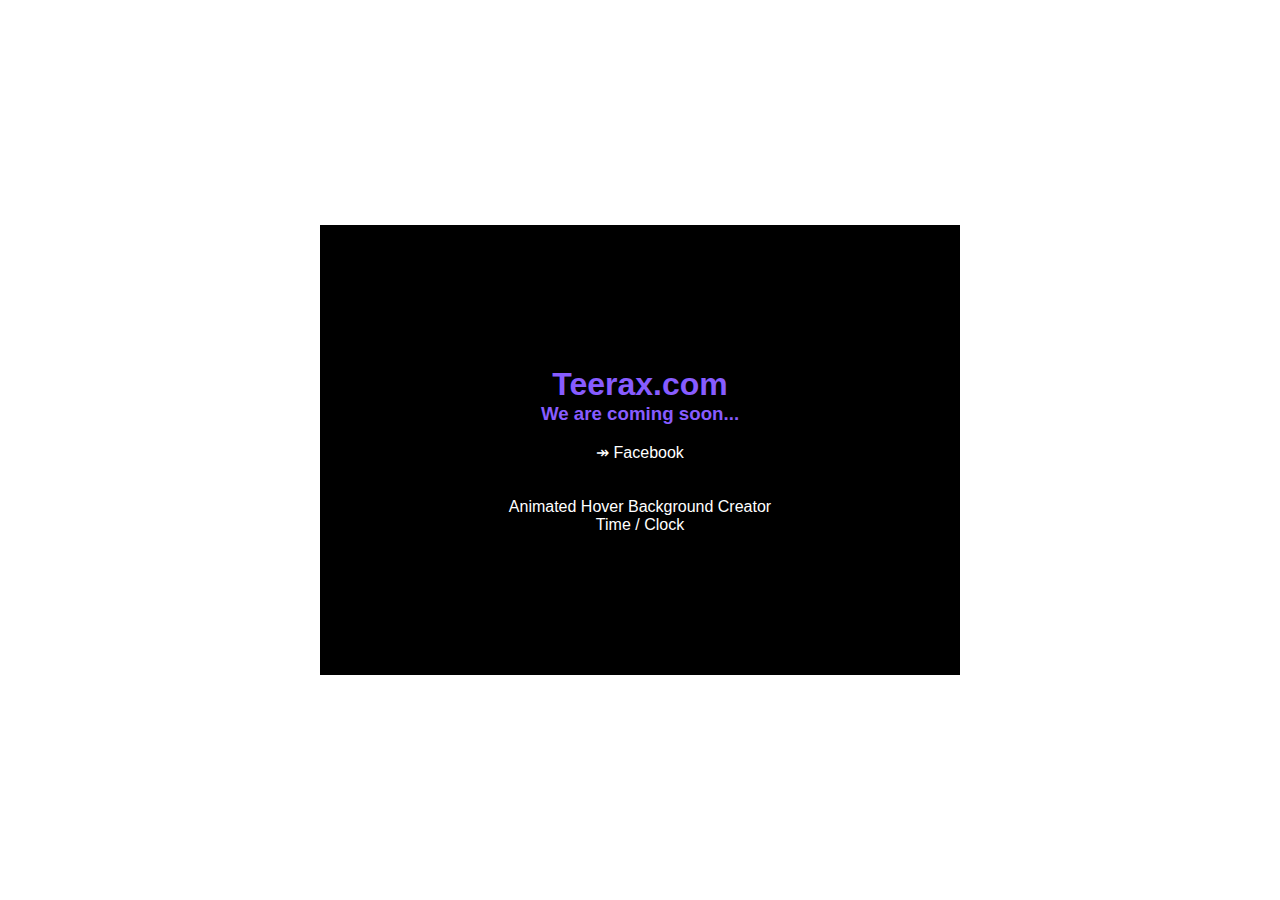
==== commit 6ceaa1c9: "a" ====
--- a/index.html
+++ b/index.html
@@ -34,9 +34,9 @@
         color: #875cff;
 
         background-color: #fff;
-        background-image:  linear-gradient(#444cf7 2px, transparent 2px), linear-gradient(90deg, #444cf7 2px, transparent 2px), linear-gradient(#444cf7 1px, transparent 1px), linear-gradient(90deg, #7e4fff28 1px, #af44f726 1px);
+        /* background-image:  linear-gradient(#444cf7 2px, transparent 2px), linear-gradient(90deg, #444cf7 2px, transparent 2px), linear-gradient(#444cf7 1px, transparent 1px), linear-gradient(90deg, #7e4fff28 1px, #af44f726 1px);
         background-size: 50px 50px, 50px 50px, 10px 10px, 10px 10px;
-        background-position: -2px -2px, -2px -2px, -1px -1px, -1px -1px;
+        background-position: -2px -2px, -2px -2px, -1px -1px, -1px -1px; */
       }
 
       body::before {
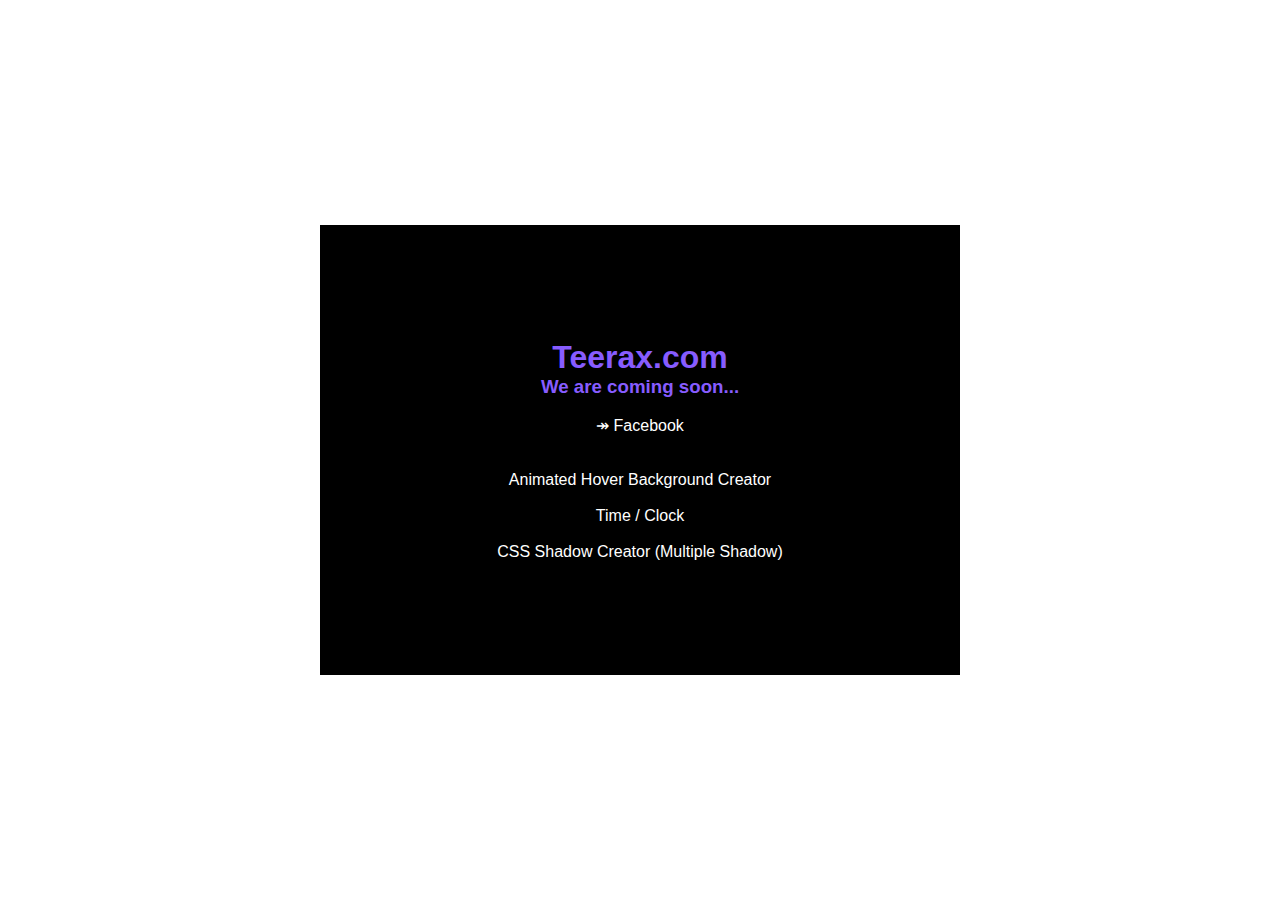
==== commit 853a0402: "a" ====
--- a/index.html
+++ b/index.html
@@ -78,6 +78,9 @@
     <br>
     <br>
     <a href="/animated-bg">Animated Hover Background Creator</a>
+    <br>
     <a href="/time">Time / Clock</a>
+    <br>
+    <a href="/shadow">CSS Shadow Creator (Multiple Shadow)</a>
   </body>
 </html>
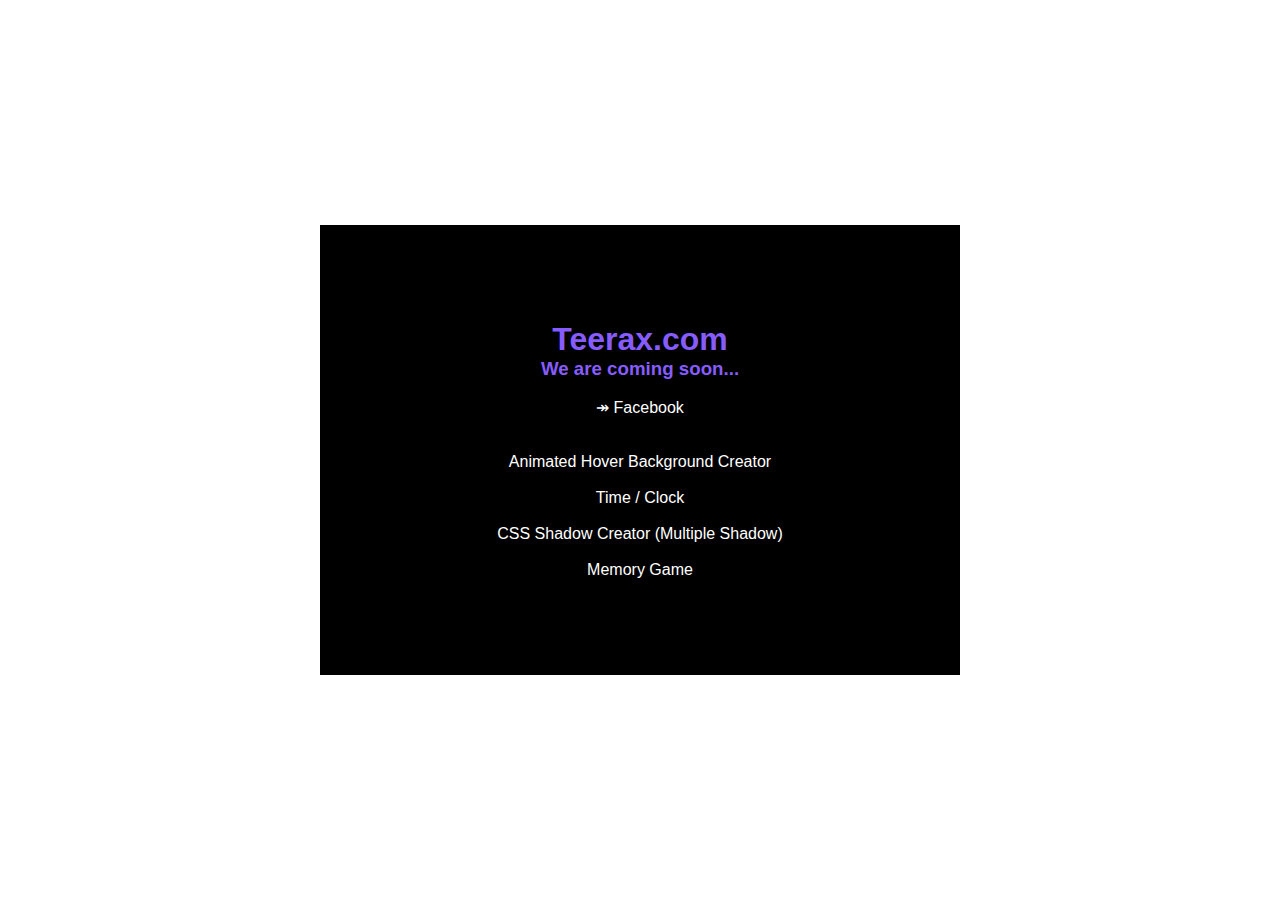
==== commit 48bf49d8: "Update index.html" ====
--- a/index.html
+++ b/index.html
@@ -4,18 +4,20 @@
     <!-- Global site tag (gtag.js) - Google Analytics -->
     <script async src="https://www.googletagmanager.com/gtag/js?id=UA-150589149-1"></script>
     <script>
-      window.dataLayer = window.dataLayer || [];
-      function gtag(){dataLayer.push(arguments);}
-      gtag('js', new Date());
+      window.dataLayer = window.dataLayer || []
+      function gtag() {
+        dataLayer.push(arguments)
+      }
+      gtag('js', new Date())
 
-      gtag('config', 'UA-150589149-1');
+      gtag('config', 'UA-150589149-1')
     </script>
 
     <meta charset="UTF-8" />
     <meta http-equiv="X-UA-Compatible" content="IE=edge" />
     <meta name="viewport" content="width=device-width, initial-scale=1.0" />
     <title>Teerax.com</title>
-    <link rel="stylesheet" href="https://cdnjs.cloudflare.com/ajax/libs/font-awesome/6.0.0-beta2/css/all.min.css" />
+    <!-- <link rel="stylesheet" href="https://cdnjs.cloudflare.com/ajax/libs/font-awesome/6.0.0-beta2/css/all.min.css" /> -->
     <style>
       * {
         box-sizing: border-box;
@@ -49,21 +51,23 @@
         transform: translate(-50%, -50%);
 
         background: rgba(0, 0, 0, 1);
-        z-index:0;
+        z-index: 0;
       }
 
-      h1,h3, a{
-          z-index:5;
-          font-family: sans-serif;
+      h1,
+      h3,
+      a {
+        z-index: 5;
+        font-family: sans-serif;
       }
-      
-      a{
-          text-decoration:none;
-          color: #fff;
-          font-size: 16px;
+
+      a {
+        text-decoration: none;
+        color: #fff;
+        font-size: 16px;
       }
-      
-    @media (min-width: 768px) {
+
+      @media (min-width: 768px) {
         body::before {
           width: 50%;
         }
@@ -73,14 +77,20 @@
   <body>
     <h1>Teerax.com</h1>
     <h3>We are coming soon...</h3>
-    <br>
-    <a href='https://www.facebook.com/teeraxcom'><span>&#8608;</span><span> </span> Facebook</a>
-    <br>
-    <br>
+    <br />
+    <a href="https://www.facebook.com/teeraxcom">
+      <span>&#8608;</span>
+      <span></span>
+      Facebook
+    </a>
+    <br />
+    <br />
     <a href="/animated-bg">Animated Hover Background Creator</a>
-    <br>
+    <br />
     <a href="/time">Time / Clock</a>
-    <br>
+    <br />
     <a href="/shadow">CSS Shadow Creator (Multiple Shadow)</a>
+    <br />
+    <a href="/memory">Memory Game</a>
   </body>
 </html>
